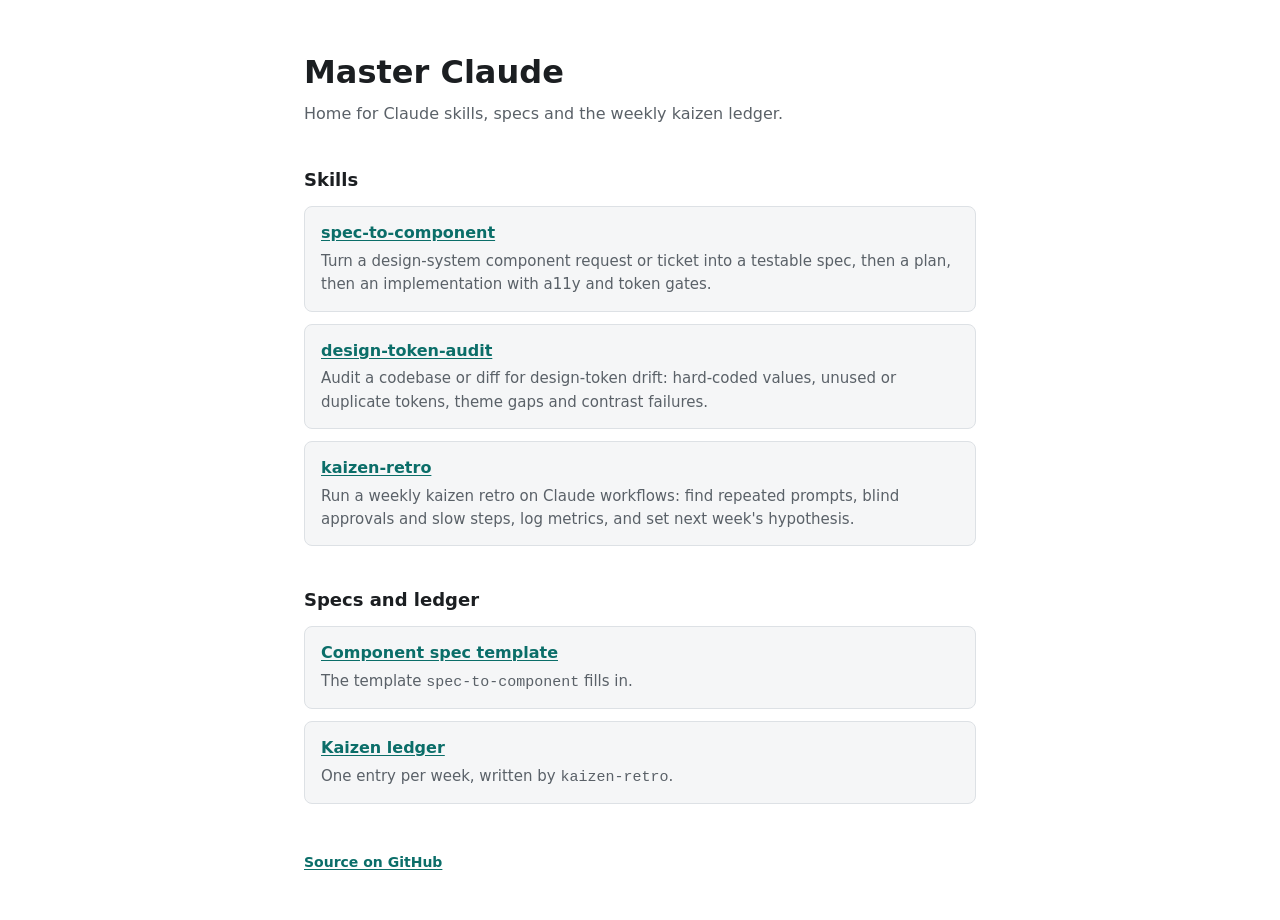
==== index.html @ 64feeb92 "Add landing page and netlify.toml so the Netlify site renders The repo had no index.html, so Netlify" ====
<!doctype html>
<html lang="en">
<head>
  <meta charset="utf-8" />
  <meta name="viewport" content="width=device-width, initial-scale=1" />
  <title>Master Claude</title>
  <meta name="description" content="Claude skills, specs and the weekly kaizen ledger." />
  <style>
    :root {
      --bg: #ffffff;
      --surface: #f5f6f7;
      --text: #1b1e21;
      --muted: #5a6168;
      --border: #dde1e5;
      --accent: #0b6e69;
      color-scheme: light dark;
    }
    @media (prefers-color-scheme: dark) {
      :root {
        --bg: #0f1215;
        --surface: #181c20;
        --text: #e8eaed;
        --muted: #a2a9b0;
        --border: #2c3238;
        --accent: #4fc9c1;
      }
    }
    * { box-sizing: border-box; }
    body {
      margin: 0;
      background: var(--bg);
      color: var(--text);
      font: 16px/1.55 system-ui, -apple-system, "Segoe UI", Roboto, sans-serif;
    }
    main { max-width: 44rem; margin: 0 auto; padding: 3rem 1rem; }
    h1 { font-size: 2rem; margin: 0 0 .25rem; }
    h2 { font-size: 1.125rem; margin: 2.5rem 0 .75rem; }
    p { margin: 0 0 1rem; color: var(--muted); }
    ul { list-style: none; padding: 0; margin: 0; display: grid; gap: .75rem; }
    li {
      background: var(--surface);
      border: 1px solid var(--border);
      border-radius: .5rem;
      padding: .875rem 1rem;
    }
    li p { margin: .25rem 0 0; font-size: .9375rem; }
    a { color: var(--accent); font-weight: 600; text-underline-offset: 2px; }
    a:focus-visible { outline: 2px solid var(--accent); outline-offset: 2px; }
    footer { margin-top: 3rem; font-size: .875rem; color: var(--muted); }
  </style>
</head>
<body>
  <main>
    <header>
      <h1>Master Claude</h1>
      <p>Home for Claude skills, specs and the weekly kaizen ledger.</p>
    </header>

    <section aria-labelledby="skills-heading">
      <h2 id="skills-heading">Skills</h2>
      <ul>
        <li>
          <a href="https://github.com/ericthayer/master-claude/blob/main/skills/spec-to-component/SKILL.md">spec-to-component</a>
          <p>Turn a design-system component request or ticket into a testable spec, then a plan, then an implementation with a11y and token gates.</p>
        </li>
        <li>
          <a href="https://github.com/ericthayer/master-claude/blob/main/skills/design-token-audit/SKILL.md">design-token-audit</a>
          <p>Audit a codebase or diff for design-token drift: hard-coded values, unused or duplicate tokens, theme gaps and contrast failures.</p>
        </li>
        <li>
          <a href="https://github.com/ericthayer/master-claude/blob/main/skills/kaizen-retro/SKILL.md">kaizen-retro</a>
          <p>Run a weekly kaizen retro on Claude workflows: find repeated prompts, blind approvals and slow steps, log metrics, and set next week's hypothesis.</p>
        </li>
      </ul>
    </section>

    <section aria-labelledby="refs-heading">
      <h2 id="refs-heading">Specs and ledger</h2>
      <ul>
        <li>
          <a href="https://github.com/ericthayer/master-claude/blob/main/specs/_template.md">Component spec template</a>
          <p>The template <code>spec-to-component</code> fills in.</p>
        </li>
        <li>
          <a href="https://github.com/ericthayer/master-claude/tree/main/ledger">Kaizen ledger</a>
          <p>One entry per week, written by <code>kaizen-retro</code>.</p>
        </li>
      </ul>
    </section>

    <footer>
      <a href="https://github.com/ericthayer/master-claude">Source on GitHub</a>
    </footer>
  </main>
</body>
</html>
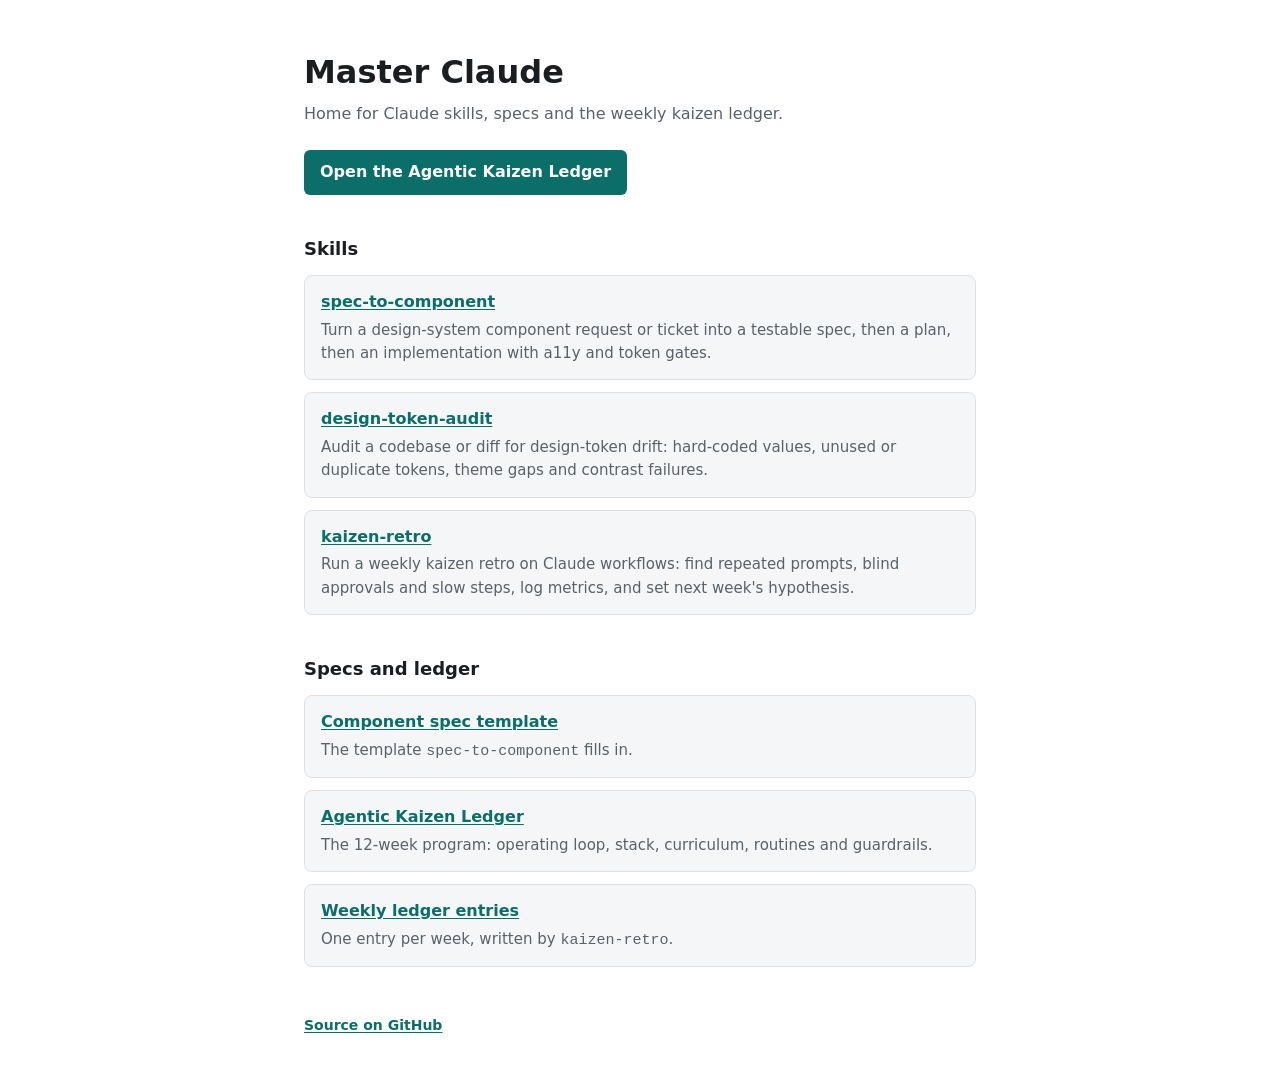
==== commit 78a6e064: "Link the Agentic Kaizen Ledger from the landing page Co-Authored-By: Claude Opus 5.5 (1M context) <n" ====
--- a/index.html
+++ b/index.html
@@ -46,6 +46,16 @@
     li p { margin: .25rem 0 0; font-size: .9375rem; }
     a { color: var(--accent); font-weight: 600; text-underline-offset: 2px; }
     a:focus-visible { outline: 2px solid var(--accent); outline-offset: 2px; }
+    .cta {
+      display: inline-block;
+      margin-top: .5rem;
+      padding: .625rem 1rem;
+      border-radius: .375rem;
+      background: var(--accent);
+      color: var(--bg);
+      text-decoration: none;
+    }
+    .cta:hover { text-decoration: underline; }
     footer { margin-top: 3rem; font-size: .875rem; color: var(--muted); }
   </style>
 </head>
@@ -54,6 +64,7 @@
     <header>
       <h1>Master Claude</h1>
       <p>Home for Claude skills, specs and the weekly kaizen ledger.</p>
+      <a class="cta" href="https://claude.ai/artifact/JPGZzFYcJURt9nF2dtcb9A">Open the Agentic Kaizen Ledger</a>
     </header>
 
     <section aria-labelledby="skills-heading">
@@ -82,7 +93,11 @@
           <p>The template <code>spec-to-component</code> fills in.</p>
         </li>
         <li>
-          <a href="https://github.com/ericthayer/master-claude/tree/main/ledger">Kaizen ledger</a>
+          <a href="https://claude.ai/artifact/JPGZzFYcJURt9nF2dtcb9A">Agentic Kaizen Ledger</a>
+          <p>The 12-week program: operating loop, stack, curriculum, routines and guardrails.</p>
+        </li>
+        <li>
+          <a href="https://github.com/ericthayer/master-claude/tree/main/ledger">Weekly ledger entries</a>
           <p>One entry per week, written by <code>kaizen-retro</code>.</p>
         </li>
       </ul>
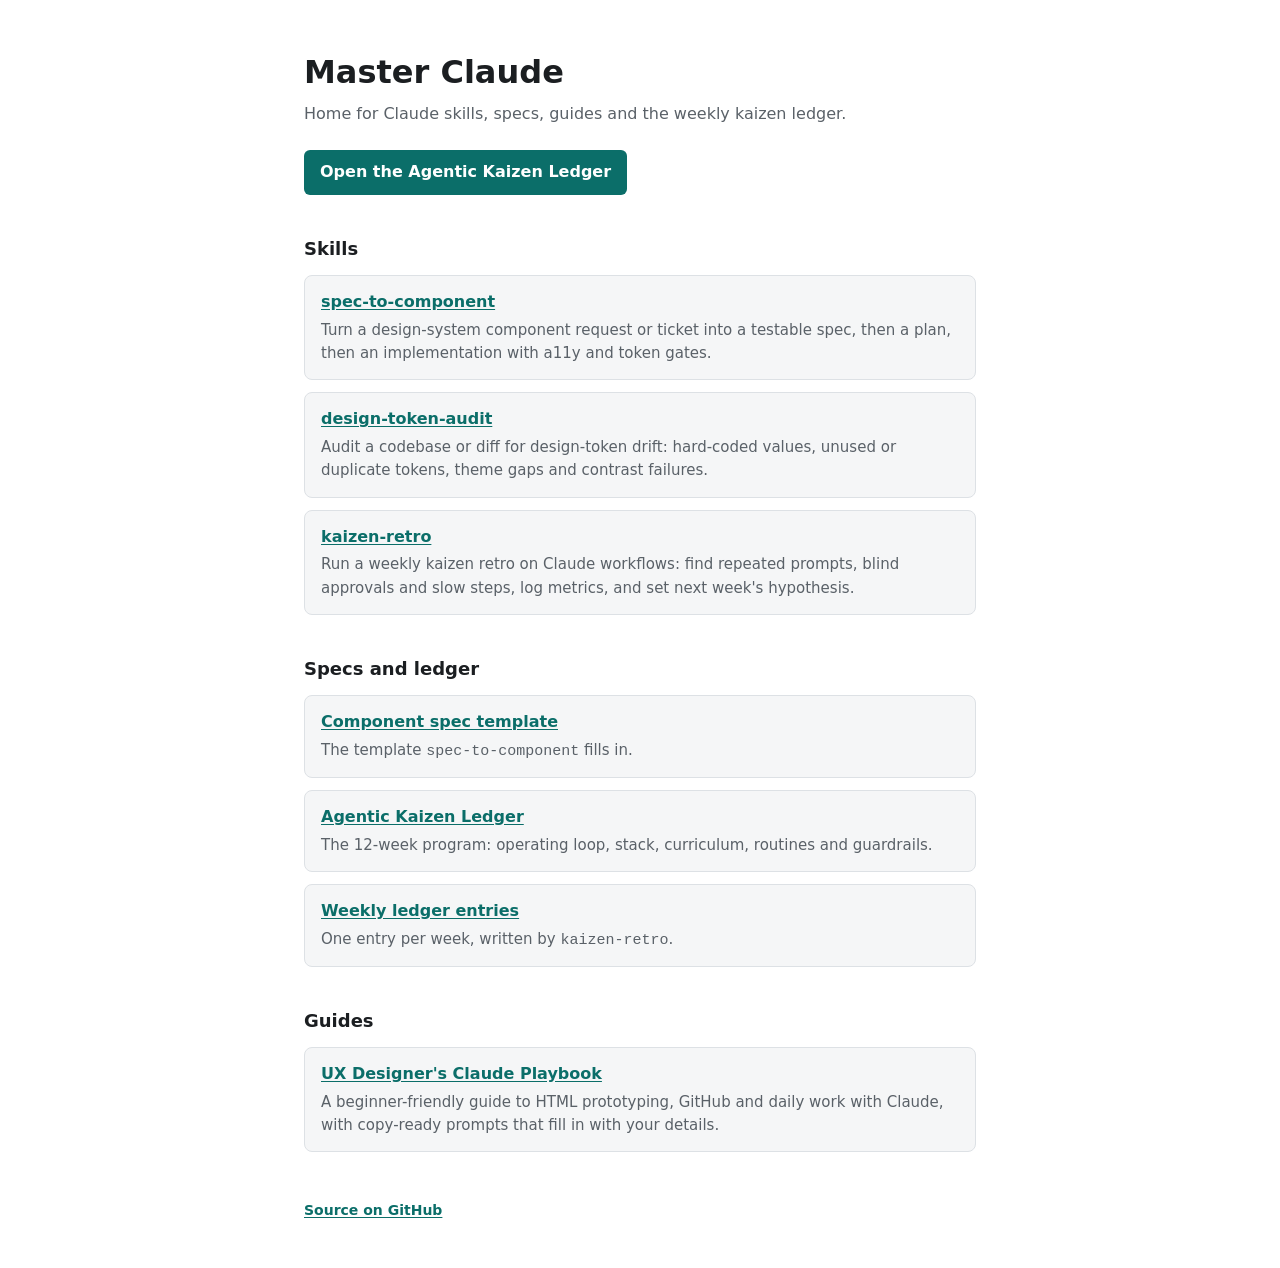
==== commit f1d11aba: "Host the UX Designer's Claude Playbook at /playbook/ Brings the published playbook artifact into the" ====
--- a/index.html
+++ b/index.html
@@ -4,7 +4,7 @@
   <meta charset="utf-8" />
   <meta name="viewport" content="width=device-width, initial-scale=1" />
   <title>Master Claude</title>
-  <meta name="description" content="Claude skills, specs and the weekly kaizen ledger." />
+  <meta name="description" content="Claude skills, specs, guides and the weekly kaizen ledger." />
   <style>
     :root {
       --bg: #ffffff;
@@ -63,7 +63,7 @@
   <main>
     <header>
       <h1>Master Claude</h1>
-      <p>Home for Claude skills, specs and the weekly kaizen ledger.</p>
+      <p>Home for Claude skills, specs, guides and the weekly kaizen ledger.</p>
       <a class="cta" href="https://claude.ai/artifact/JPGZzFYcJURt9nF2dtcb9A">Open the Agentic Kaizen Ledger</a>
     </header>
 
@@ -103,6 +103,16 @@
       </ul>
     </section>
 
+    <section aria-labelledby="guides-heading">
+      <h2 id="guides-heading">Guides</h2>
+      <ul>
+        <li>
+          <a href="/playbook/">UX Designer's Claude Playbook</a>
+          <p>A beginner-friendly guide to HTML prototyping, GitHub and daily work with Claude, with copy-ready prompts that fill in with your details.</p>
+        </li>
+      </ul>
+    </section>
+
     <footer>
       <a href="https://github.com/ericthayer/master-claude">Source on GitHub</a>
     </footer>
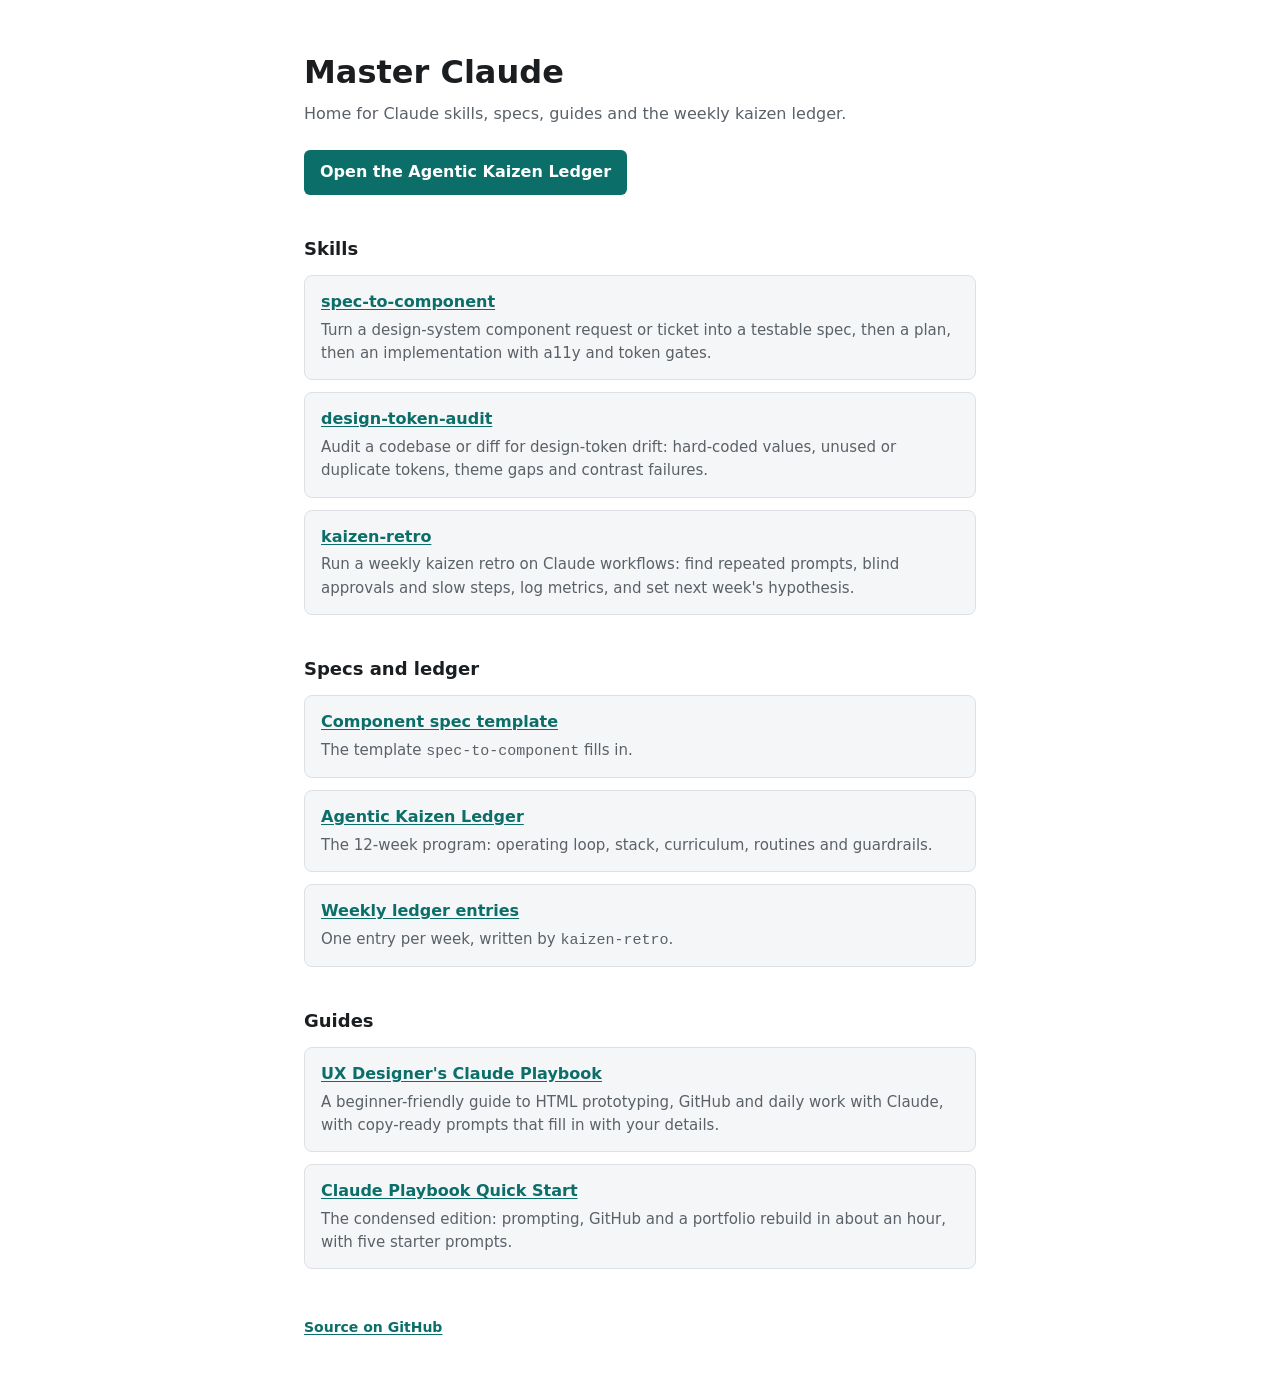
==== commit c9080fd9: "Add the condensed Quick Start edition of the playbook playbook/condensed/ is a shorter edition for c" ====
--- a/index.html
+++ b/index.html
@@ -110,6 +110,10 @@
           <a href="/playbook/">UX Designer's Claude Playbook</a>
           <p>A beginner-friendly guide to HTML prototyping, GitHub and daily work with Claude, with copy-ready prompts that fill in with your details.</p>
         </li>
+        <li>
+          <a href="/playbook/condensed/">Claude Playbook Quick Start</a>
+          <p>The condensed edition: prompting, GitHub and a portfolio rebuild in about an hour, with five starter prompts.</p>
+        </li>
       </ul>
     </section>
 
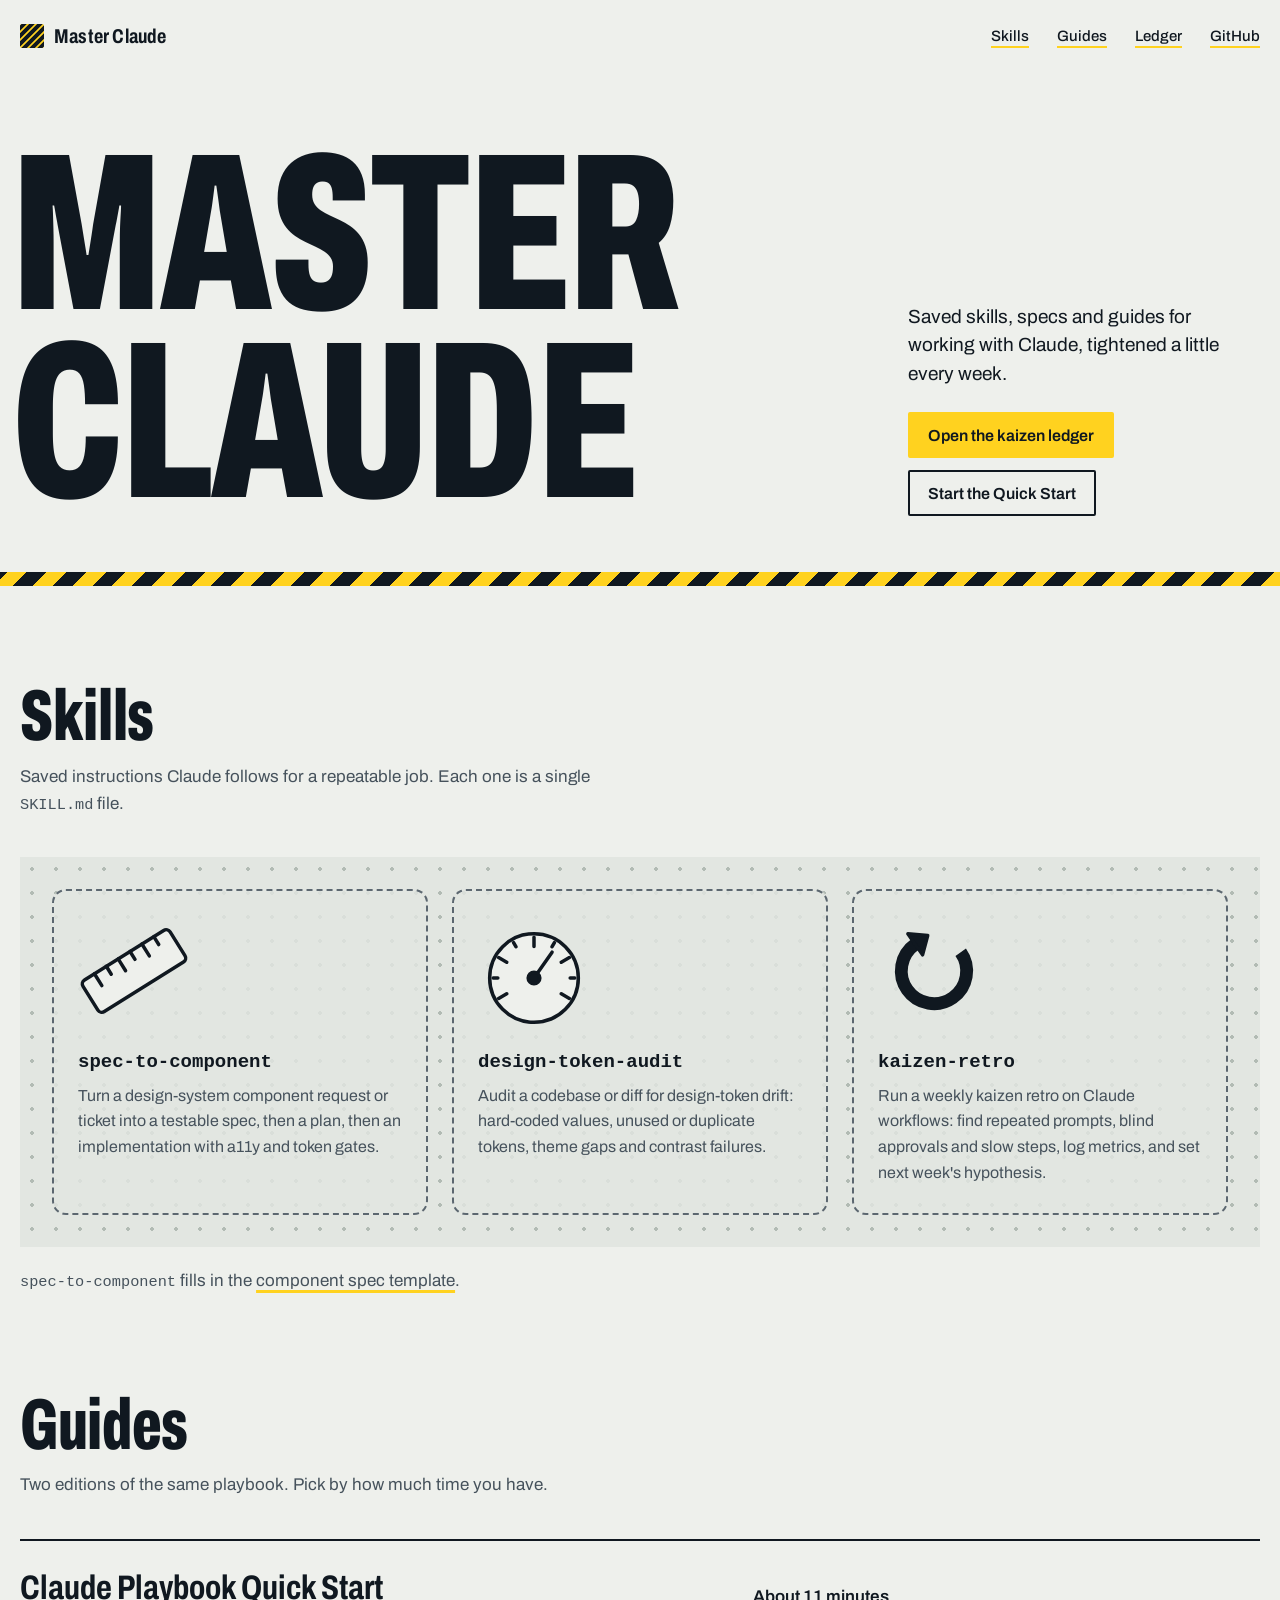
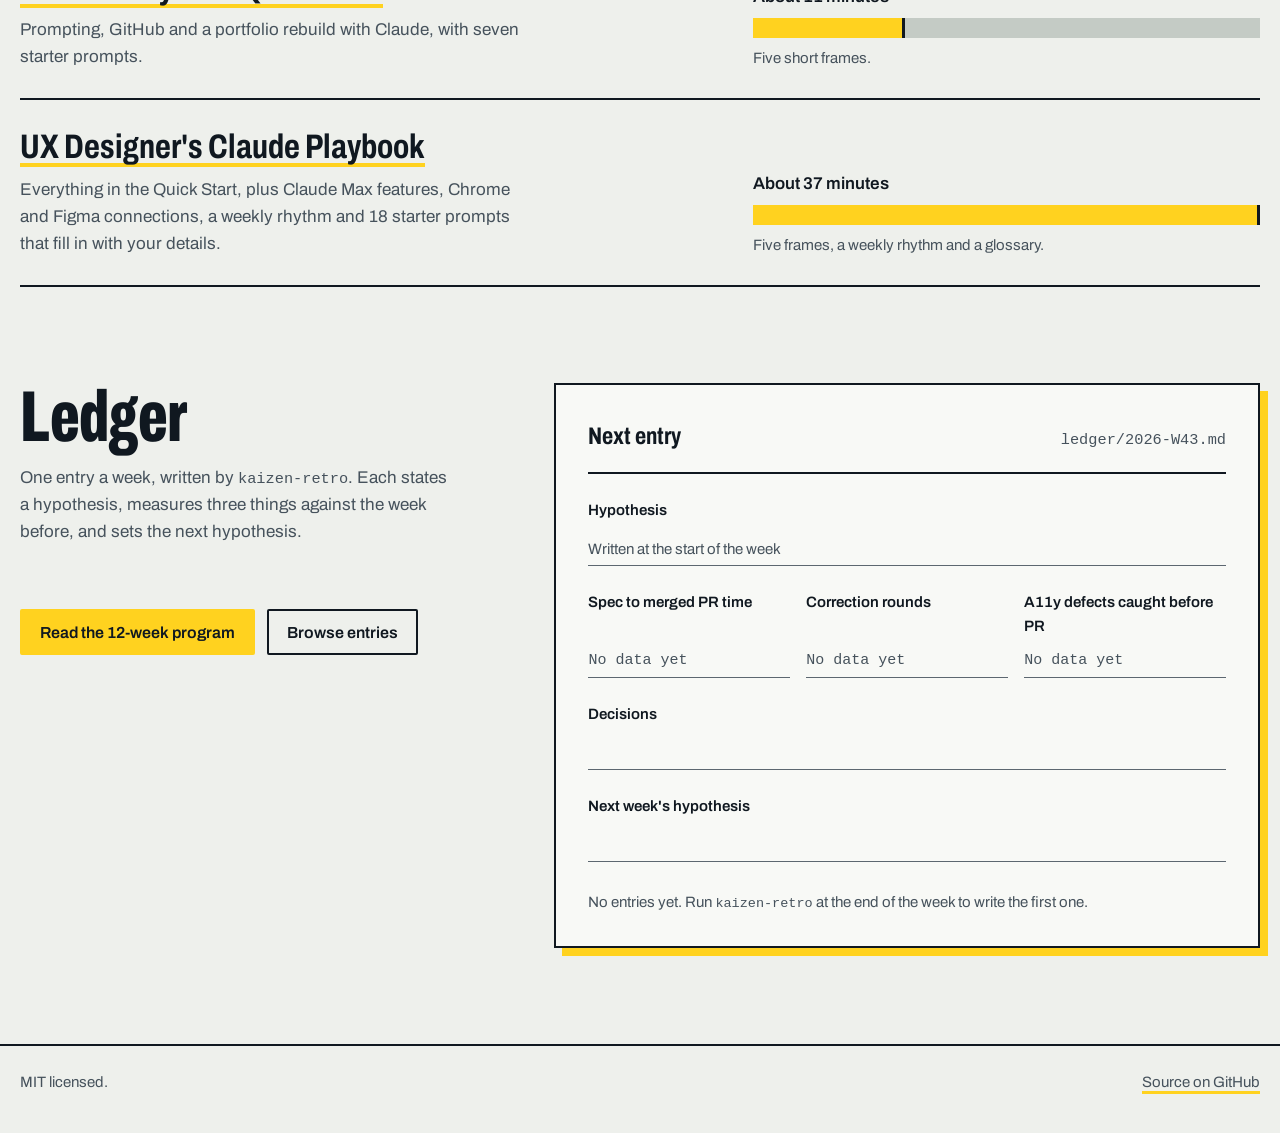
==== commit a795fc32: "Redesign the homepage around a shop-floor visual identity The homepage was a stack of identical grey" ====
--- a/index.html
+++ b/index.html
@@ -2,124 +2,160 @@
 <html lang="en">
 <head>
   <meta charset="utf-8" />
-  <meta name="viewport" content="width=device-width, initial-scale=1" />
+  <meta name="viewport" content="width=device-width, initial-scale=1, viewport-fit=cover" />
   <title>Master Claude</title>
   <meta name="description" content="Claude skills, specs, guides and the weekly kaizen ledger." />
-  <style>
-    :root {
-      --bg: #ffffff;
-      --surface: #f5f6f7;
-      --text: #1b1e21;
-      --muted: #5a6168;
-      --border: #dde1e5;
-      --accent: #0b6e69;
-      color-scheme: light dark;
-    }
-    @media (prefers-color-scheme: dark) {
-      :root {
-        --bg: #0f1215;
-        --surface: #181c20;
-        --text: #e8eaed;
-        --muted: #a2a9b0;
-        --border: #2c3238;
-        --accent: #4fc9c1;
-      }
-    }
-    * { box-sizing: border-box; }
-    body {
-      margin: 0;
-      background: var(--bg);
-      color: var(--text);
-      font: 16px/1.55 system-ui, -apple-system, "Segoe UI", Roboto, sans-serif;
-    }
-    main { max-width: 44rem; margin: 0 auto; padding: 3rem 1rem; }
-    h1 { font-size: 2rem; margin: 0 0 .25rem; }
-    h2 { font-size: 1.125rem; margin: 2.5rem 0 .75rem; }
-    p { margin: 0 0 1rem; color: var(--muted); }
-    ul { list-style: none; padding: 0; margin: 0; display: grid; gap: .75rem; }
-    li {
-      background: var(--surface);
-      border: 1px solid var(--border);
-      border-radius: .5rem;
-      padding: .875rem 1rem;
-    }
-    li p { margin: .25rem 0 0; font-size: .9375rem; }
-    a { color: var(--accent); font-weight: 600; text-underline-offset: 2px; }
-    a:focus-visible { outline: 2px solid var(--accent); outline-offset: 2px; }
-    .cta {
-      display: inline-block;
-      margin-top: .5rem;
-      padding: .625rem 1rem;
-      border-radius: .375rem;
-      background: var(--accent);
-      color: var(--bg);
-      text-decoration: none;
-    }
-    .cta:hover { text-decoration: underline; }
-    footer { margin-top: 3rem; font-size: .875rem; color: var(--muted); }
-  </style>
+  <link rel="icon" href="data:image/svg+xml,%3Csvg xmlns='http://www.w3.org/2000/svg' viewBox='0 0 24 24'%3E%3Cdefs%3E%3CclipPath id='c'%3E%3Crect width='24' height='24' rx='2'/%3E%3C/clipPath%3E%3C/defs%3E%3Cg clip-path='url(%23c)'%3E%3Crect width='24' height='24' fill='%23ffd21f'/%3E%3Cpath d='M-4 8L8-4M-4 16L16-4M-4 24L24-4M0 28L28 0M8 28L28 8M16 28L28 16' stroke='%23101820' stroke-width='4'/%3E%3C/g%3E%3C/svg%3E" />
+  <link rel="preconnect" href="https://fonts.googleapis.com" />
+  <link rel="preconnect" href="https://fonts.gstatic.com" crossorigin />
+  <link rel="stylesheet" href="https://fonts.googleapis.com/css2?family=Archivo:wdth,wght@62..125,100..900&display=swap" />
+  <link rel="stylesheet" href="/assets/home.css" />
 </head>
 <body>
-  <main>
-    <header>
-      <h1>Master Claude</h1>
-      <p>Home for Claude skills, specs, guides and the weekly kaizen ledger.</p>
-      <a class="cta" href="https://claude.ai/artifact/JPGZzFYcJURt9nF2dtcb9A">Open the Agentic Kaizen Ledger</a>
-    </header>
+  <a class="skip" href="#main">Skip to content</a>
 
-    <section aria-labelledby="skills-heading">
-      <h2 id="skills-heading">Skills</h2>
-      <ul>
-        <li>
-          <a href="https://github.com/ericthayer/master-claude/blob/main/skills/spec-to-component/SKILL.md">spec-to-component</a>
-          <p>Turn a design-system component request or ticket into a testable spec, then a plan, then an implementation with a11y and token gates.</p>
-        </li>
-        <li>
-          <a href="https://github.com/ericthayer/master-claude/blob/main/skills/design-token-audit/SKILL.md">design-token-audit</a>
-          <p>Audit a codebase or diff for design-token drift: hard-coded values, unused or duplicate tokens, theme gaps and contrast failures.</p>
-        </li>
-        <li>
-          <a href="https://github.com/ericthayer/master-claude/blob/main/skills/kaizen-retro/SKILL.md">kaizen-retro</a>
-          <p>Run a weekly kaizen retro on Claude workflows: find repeated prompts, blind approvals and slow steps, log metrics, and set next week's hypothesis.</p>
-        </li>
-      </ul>
+  <header class="bar">
+    <div class="wrap">
+      <a class="mark" href="/" aria-label="Master Claude, home">
+        <svg viewBox="0 0 24 24" aria-hidden="true" focusable="false"><defs><clipPath id="mark-clip"><rect width="24" height="24" rx="2"/></clipPath></defs><g clip-path="url(#mark-clip)"><rect width="24" height="24" fill="#ffd21f"/><path d="M-4 8L8-4M-4 16L16-4M-4 24L24-4M0 28L28 0M8 28L28 8M16 28L28 16" stroke="#101820" stroke-width="4"/></g></svg>
+        Master Claude
+      </a>
+      <nav class="nav" aria-label="Sections">
+        <a href="#skills">Skills</a>
+        <a href="#guides">Guides</a>
+        <a href="#ledger">Ledger</a>
+        <a href="https://github.com/ericthayer/master-claude">GitHub</a>
+      </nav>
+    </div>
+  </header>
+
+  <main id="main">
+    <section class="hero" aria-labelledby="hero-title">
+      <div class="wrap">
+        <h1 class="masthead" id="hero-title"><span>Master</span> <span>Claude</span></h1>
+        <div>
+          <p class="lede">Saved skills, specs and guides for working with Claude, tightened a little every week.</p>
+          <div class="actions">
+            <a class="btn btn--tape" href="https://claude.ai/artifact/JPGZzFYcJURt9nF2dtcb9A">Open the kaizen ledger</a>
+            <a class="btn btn--line" href="/playbook/condensed/">Start the Quick Start</a>
+          </div>
+        </div>
+      </div>
+    </section>
+    <div class="tape" role="presentation"></div>
+
+    <section class="section" id="skills" aria-labelledby="skills-title">
+      <div class="wrap">
+        <div class="section__head">
+          <h2 id="skills-title">Skills</h2>
+          <p>Saved instructions Claude follows for a repeatable job. Each one is a single <code>SKILL.md</code> file.</p>
+        </div>
+        <div class="board-wrap">
+          <ul class="board">
+            <li class="slot">
+              <svg viewBox="0 0 96 96" aria-hidden="true" focusable="false">
+                <g transform="rotate(-32 48 48)">
+                  <rect class="sil" x="4" y="32" width="88" height="32" rx="4" />
+                  <path class="sil-line" d="M18 32v12M30 32v8M42 32v12M54 32v8M66 32v12M78 32v8" />
+                </g>
+              </svg>
+              <h3><a href="https://github.com/ericthayer/master-claude/blob/main/skills/spec-to-component/SKILL.md">spec-to-component</a></h3>
+              <p>Turn a design-system component request or ticket into a testable spec, then a plan, then an implementation with a11y and token gates.</p>
+            </li>
+            <li class="slot">
+              <svg viewBox="0 0 96 96" aria-hidden="true" focusable="false">
+                <circle class="sil" cx="48" cy="54" r="38" />
+                <path class="sil-line" d="M24.6 67.5L17.7 71.5M17 54H13M24.6 40.5L17.7 36.5M32.5 27.2L30.5 23.7M48 27V19M63.5 27.2L65.5 23.7M71.4 40.5L78.3 36.5M79 54H83M71.4 67.5L78.3 71.5" />
+                <path class="sil-line" d="M48 54L63.5 31.9" />
+                <circle class="sil-fill" cx="48" cy="54" r="5" />
+              </svg>
+              <h3><a href="https://github.com/ericthayer/master-claude/blob/main/skills/design-token-audit/SKILL.md">design-token-audit</a></h3>
+              <p>Audit a codebase or diff for design-token drift: hard-coded values, unused or duplicate tokens, theme gaps and contrast failures.</p>
+            </li>
+            <li class="slot">
+              <svg viewBox="0 0 96 96" aria-hidden="true" focusable="false">
+                <path class="sil-line sil-line--loop" d="M70.9 31.9A28 28 0 1 1 31.9 25.1" />
+                <polygon class="sil-fill" points="42.6,17.6 25.6,16.1 38.2,34.1" />
+              </svg>
+              <h3><a href="https://github.com/ericthayer/master-claude/blob/main/skills/kaizen-retro/SKILL.md">kaizen-retro</a></h3>
+              <p>Run a weekly kaizen retro on Claude workflows: find repeated prompts, blind approvals and slow steps, log metrics, and set next week's hypothesis.</p>
+            </li>
+          </ul>
+        </div>
+        <p class="board-note"><code>spec-to-component</code> fills in the <a href="https://github.com/ericthayer/master-claude/blob/main/specs/_template.md">component spec template</a>.</p>
+      </div>
     </section>
 
-    <section aria-labelledby="refs-heading">
-      <h2 id="refs-heading">Specs and ledger</h2>
-      <ul>
-        <li>
-          <a href="https://github.com/ericthayer/master-claude/blob/main/specs/_template.md">Component spec template</a>
-          <p>The template <code>spec-to-component</code> fills in.</p>
-        </li>
-        <li>
-          <a href="https://claude.ai/artifact/JPGZzFYcJURt9nF2dtcb9A">Agentic Kaizen Ledger</a>
-          <p>The 12-week program: operating loop, stack, curriculum, routines and guardrails.</p>
-        </li>
-        <li>
-          <a href="https://github.com/ericthayer/master-claude/tree/main/ledger">Weekly ledger entries</a>
-          <p>One entry per week, written by <code>kaizen-retro</code>.</p>
-        </li>
-      </ul>
+    <section class="section" id="guides" aria-labelledby="guides-title">
+      <div class="wrap">
+        <div class="section__head">
+          <h2 id="guides-title">Guides</h2>
+          <p>Two editions of the same playbook. Pick by how much time you have.</p>
+        </div>
+        <div class="guides">
+          <article class="guide">
+            <div class="guide__copy">
+              <h3><a href="/playbook/condensed/">Claude Playbook Quick Start</a></h3>
+              <p>Prompting, GitHub and a portfolio rebuild with Claude, with seven starter prompts.</p>
+            </div>
+            <div class="guide__time">
+              <strong>About 11 minutes</strong>
+              <div class="meter" aria-hidden="true"><i class="meter__fill meter__fill--short"></i></div>
+              <small>Five short frames.</small>
+            </div>
+          </article>
+          <article class="guide">
+            <div class="guide__copy">
+              <h3><a href="/playbook/">UX Designer's Claude Playbook</a></h3>
+              <p>Everything in the Quick Start, plus Claude Max features, Chrome and Figma connections, a weekly rhythm and 18 starter prompts that fill in with your details.</p>
+            </div>
+            <div class="guide__time">
+              <strong>About 37 minutes</strong>
+              <div class="meter" aria-hidden="true"><i class="meter__fill meter__fill--full"></i></div>
+              <small>Five frames, a weekly rhythm and a glossary.</small>
+            </div>
+          </article>
+        </div>
+      </div>
     </section>
 
-    <section aria-labelledby="guides-heading">
-      <h2 id="guides-heading">Guides</h2>
-      <ul>
-        <li>
-          <a href="/playbook/">UX Designer's Claude Playbook</a>
-          <p>A beginner-friendly guide to HTML prototyping, GitHub and daily work with Claude, with copy-ready prompts that fill in with your details.</p>
-        </li>
-        <li>
-          <a href="/playbook/condensed/">Claude Playbook Quick Start</a>
-          <p>The condensed edition: prompting, GitHub and a portfolio rebuild in about an hour, with five starter prompts.</p>
-        </li>
-      </ul>
+    <section class="section" id="ledger" aria-labelledby="ledger-title">
+      <div class="wrap ledger">
+        <div class="ledger__intro">
+          <div class="section__head">
+            <h2 id="ledger-title">Ledger</h2>
+            <p>One entry a week, written by <code>kaizen-retro</code>. Each states a hypothesis, measures three things against the week before, and sets the next hypothesis.</p>
+          </div>
+          <div class="actions">
+            <a class="btn btn--tape" href="https://claude.ai/artifact/JPGZzFYcJURt9nF2dtcb9A">Read the 12-week program</a>
+            <a class="btn btn--line" href="https://github.com/ericthayer/master-claude/tree/main/ledger">Browse entries</a>
+          </div>
+        </div>
+
+        <article class="sheet" aria-labelledby="sheet-title">
+          <div class="sheet__head">
+            <h3 id="sheet-title">Next entry</h3>
+            <code>ledger/2026-W43.md</code>
+          </div>
+          <dl class="field"><dt>Hypothesis</dt><dd>Written at the start of the week</dd></dl>
+          <div class="metrics">
+            <dl class="field"><dt>Spec to merged PR time</dt><dd>No data yet</dd></dl>
+            <dl class="field"><dt>Correction rounds</dt><dd>No data yet</dd></dl>
+            <dl class="field"><dt>A11y defects caught before PR</dt><dd>No data yet</dd></dl>
+          </div>
+          <dl class="field"><dt>Decisions</dt><dd></dd></dl>
+          <dl class="field"><dt>Next week's hypothesis</dt><dd></dd></dl>
+          <p class="sheet__foot">No entries yet. Run <code>kaizen-retro</code> at the end of the week to write the first one.</p>
+        </article>
+      </div>
     </section>
+  </main>
 
-    <footer>
+  <footer class="foot">
+    <div class="wrap">
+      <span>MIT licensed.</span>
       <a href="https://github.com/ericthayer/master-claude">Source on GitHub</a>
-    </footer>
-  </main>
+    </div>
+  </footer>
 </body>
 </html>
--- a/assets/home.css
+++ b/assets/home.css
@@ -0,0 +1,222 @@
+/*
+  Layout: a shop-floor index. A masthead set as signage, a pegboard of three skill silhouettes,
+  guides measured by reading time, and a blank ledger sheet. Left-aligned throughout, one column
+  of intent per section. The yellow tape is the only loud color; everything else stays quiet.
+*/
+:root {
+  --paper: #eef0ec;
+  --board: #e2e6e1;
+  --sheet: #f8f9f6;
+  --ink: #101820;
+  --steel: #46525c;
+  --rule: #5c6770;
+  --hair: #c4cbc5;
+  --dot: #b2bbb4;
+  --tape: #ffd21f;
+  --tape-ink: #101820;
+
+  --font: "Archivo", "Helvetica Neue", Arial, system-ui, sans-serif;
+  --mono: ui-monospace, "SF Mono", Menlo, Consolas, monospace;
+
+  --gutter: max(1rem, env(safe-area-inset-left, 0px));
+  --measure: 62ch;
+  color-scheme: light dark;
+}
+@media (prefers-color-scheme: dark) {
+  :root {
+    --paper: #10161c;
+    --board: #19222b;
+    --sheet: #151d25;
+    --ink: #e9eef1;
+    --steel: #9ba8b2;
+    --rule: #8794a0;
+    --hair: #2b3641;
+    --dot: #2b3743;
+  }
+}
+
+*, *::before, *::after { box-sizing: border-box; }
+html { -webkit-text-size-adjust: 100%; scroll-padding-top: 1rem; }
+body {
+  margin: 0;
+  background: var(--paper);
+  color: var(--ink);
+  font: 400 1.0625rem/1.6 var(--font);
+  font-stretch: 100%;
+  text-rendering: optimizeLegibility;
+  -webkit-font-smoothing: antialiased;
+}
+h1, h2, h3, p, dl, dd, ul, ol, figure { margin: 0; }
+ul, ol { padding: 0; list-style: none; }
+h1, h2, h3 { text-wrap: balance; }
+
+a {
+  color: inherit;
+  text-decoration: underline;
+  text-decoration-color: var(--tape);
+  text-decoration-thickness: 3px;
+  text-decoration-skip-ink: none;
+  text-underline-offset: 4px;
+}
+a:hover { background: var(--tape); color: var(--tape-ink); text-decoration-color: transparent; }
+:focus-visible { outline: 3px solid var(--ink); outline-offset: 3px; border-radius: 2px; }
+::selection { background: var(--tape); color: var(--tape-ink); }
+
+.skip {
+  position: absolute; left: var(--gutter); top: -4rem; z-index: 10;
+  background: var(--tape); color: var(--tape-ink); padding: .5rem .875rem; font-weight: 600;
+}
+.skip:focus { top: .75rem; }
+
+.wrap {
+  width: 100%;
+  max-width: 80rem;
+  margin-inline: auto;
+  padding-inline: max(1.25rem, env(safe-area-inset-left, 0px)) max(1.25rem, env(safe-area-inset-right, 0px));
+}
+
+/* ---------- Top bar ---------- */
+.bar { padding-block: 1.25rem 0; }
+.bar .wrap { display: flex; flex-wrap: wrap; align-items: center; justify-content: space-between; gap: .75rem 2rem; }
+.mark { display: inline-flex; align-items: center; gap: .625rem; font-weight: 700; font-stretch: 75%; font-size: 1.25rem; letter-spacing: .01em; text-decoration: none; }
+.mark:hover { background: none; color: inherit; }
+.mark svg { width: 1.5rem; height: 1.5rem; flex: none; }
+.nav { display: flex; flex-wrap: wrap; gap: .25rem 1.75rem; font-size: .9375rem; font-weight: 500; }
+.nav a { text-decoration-thickness: 2px; text-underline-offset: 5px; }
+
+/* ---------- Hero ---------- */
+.hero { padding-block: clamp(2.5rem, 7vw, 5.5rem) clamp(2rem, 5vw, 3.5rem); }
+.hero .wrap { display: grid; gap: 2rem clamp(2rem, 5vw, 4rem); align-items: end; }
+.masthead {
+  font-size: min(26vw, 14rem);
+  font-weight: 800;
+  font-stretch: 62%;
+  line-height: .84;
+  letter-spacing: -.012em;
+  text-transform: uppercase;
+  margin-left: -.04em;
+}
+.masthead span { display: block; }
+.lede { font-size: 1.1875rem; line-height: 1.5; max-width: 30ch; }
+.lede + .actions { margin-top: 1.5rem; }
+.actions { display: flex; flex-wrap: wrap; gap: .75rem; }
+.btn {
+  display: inline-flex; align-items: center; min-height: 2.875rem; padding: .5rem 1.125rem;
+  border: 2px solid var(--ink); border-radius: 2px;
+  font-weight: 600; font-size: 1rem; text-decoration: none;
+  transition: background-color .15s, color .15s;
+}
+.btn--tape { background: var(--tape); color: var(--tape-ink); border-color: var(--tape); }
+.btn--tape:hover { background: var(--ink); color: var(--paper); border-color: var(--ink); }
+.btn--line { background: transparent; color: var(--ink); }
+.btn--line:hover { background: var(--ink); color: var(--paper); }
+
+.tape {
+  height: .875rem;
+  background: repeating-linear-gradient(-45deg, var(--tape) 0 .875rem, var(--ink) .875rem 1.75rem);
+  transform-origin: left center;
+  animation: lay-tape .9s cubic-bezier(.2, .7, .2, 1) both;
+}
+@keyframes lay-tape { from { transform: scaleX(0); } to { transform: scaleX(1); } }
+
+/* ---------- Sections ---------- */
+.section { padding-block: clamp(3rem, 8vw, 6rem) 0; }
+.section:last-of-type { padding-bottom: clamp(3rem, 8vw, 6rem); }
+.section__head { display: grid; gap: .75rem; margin-bottom: clamp(1.5rem, 4vw, 2.5rem); max-width: var(--measure); }
+.section h2 { font-size: clamp(2.5rem, 7vw, 4.5rem); font-weight: 800; font-stretch: 62%; line-height: .95; letter-spacing: -.005em; }
+.section__head p { color: var(--steel); }
+code { font-family: var(--mono); font-size: .9em; }
+
+/* ---------- Skills: pegboard ---------- */
+.board-wrap { container-type: inline-size; }
+.board {
+  background-color: var(--board);
+  background-image: radial-gradient(circle, var(--dot) 1.6px, transparent 1.8px);
+  background-size: 1.5rem 1.5rem;
+  padding: clamp(1rem, 3vw, 2rem);
+  display: grid; gap: clamp(1rem, 2.5vw, 1.5rem);
+}
+.slot {
+  position: relative;
+  display: grid; align-content: start; gap: .5rem;
+  padding: 1.5rem 1.5rem 1.75rem;
+  border: 2px dashed var(--rule); border-radius: 14px;
+  background: color-mix(in srgb, var(--board) 82%, transparent);
+}
+.slot:hover { border-style: solid; border-color: var(--ink); }
+.slot:focus-within { border-style: solid; border-color: var(--ink); }
+.slot svg { width: 7rem; height: 7rem; margin-bottom: 1rem; overflow: visible; }
+.slot .sil { fill: var(--paper); stroke: var(--ink); stroke-width: 3; stroke-linejoin: round; stroke-linecap: round; }
+.slot .sil-line { fill: none; stroke: var(--ink); stroke-width: 3; stroke-linecap: round; }
+.slot .sil-line--loop { stroke-width: 11; stroke-linecap: butt; }
+.slot .sil-fill { fill: var(--ink); stroke: var(--ink); stroke-width: 3; stroke-linejoin: round; }
+.slot h3 { font-family: var(--mono); font-size: 1.1875rem; font-weight: 600; line-height: 1.25; overflow-wrap: anywhere; }
+.slot h3 a { text-decoration: none; }
+.slot h3 a::after { content: ""; position: absolute; inset: 0; border-radius: 14px; }
+.slot h3 a:hover { background: none; color: inherit; }
+.slot:hover h3 a, .slot:focus-within h3 a { text-decoration: underline; text-decoration-color: var(--tape); text-decoration-thickness: 3px; text-underline-offset: 4px; }
+.slot p { color: var(--steel); font-size: 1rem; max-width: 36ch; }
+.board-note { margin-top: 1.25rem; color: var(--steel); }
+
+@container (min-width: 46rem) { .board { grid-template-columns: repeat(3, minmax(0, 1fr)); } }
+@supports not (container-type: inline-size) {
+  @media (min-width: 52rem) { .board { grid-template-columns: repeat(3, minmax(0, 1fr)); } }
+}
+
+/* ---------- Guides: reading time to scale ---------- */
+.guides { display: grid; }
+.guide { display: grid; gap: 1.25rem 3rem; padding-block: 1.75rem; border-top: 2px solid var(--ink); }
+.guide:last-child { border-bottom: 2px solid var(--ink); }
+.guide h3 { font-size: clamp(1.5rem, 3.4vw, 2.125rem); font-weight: 700; font-stretch: 75%; line-height: 1.1; }
+.guide h3 a { text-decoration-thickness: 4px; text-underline-offset: 5px; }
+.guide__copy { display: grid; gap: .625rem; align-content: start; }
+.guide__copy p { color: var(--steel); max-width: 52ch; }
+.guide__time { display: grid; gap: .5rem; align-content: end; }
+.guide__time strong { font-size: 1.0625rem; font-weight: 600; }
+.meter { height: 1.25rem; background: var(--hair); }
+.meter__fill { display: block; height: 100%; background: var(--tape); border-right: 3px solid var(--ink); }
+.meter__fill--short { width: 30%; }
+.meter__fill--full { width: 100%; }
+.guide__time small { color: var(--steel); font-size: .9375rem; }
+
+/* ---------- Ledger: blank log sheet ---------- */
+.ledger { display: grid; gap: clamp(2rem, 5vw, 4rem); align-items: start; }
+.ledger__intro { display: grid; gap: 1.5rem; max-width: 44ch; }
+.ledger__intro p { color: var(--steel); }
+.sheet {
+  background: var(--sheet);
+  border: 2px solid var(--ink);
+  padding: clamp(1.25rem, 3vw, 2rem);
+  display: grid; gap: 1.5rem;
+  box-shadow: .5rem .5rem 0 var(--tape);
+}
+.sheet__head { display: flex; flex-wrap: wrap; align-items: baseline; justify-content: space-between; gap: .25rem 1.5rem; padding-bottom: 1rem; border-bottom: 2px solid var(--ink); }
+.sheet__head h3 { font-size: 1.5rem; font-weight: 700; font-stretch: 75%; }
+.sheet__head code { color: var(--steel); }
+.field { display: grid; gap: .25rem; }
+.field dt { font-weight: 600; font-size: .9375rem; }
+.field dd { min-height: 2.5rem; border-bottom: 1px solid var(--rule); color: var(--steel); font-size: .9375rem; display: flex; align-items: flex-end; padding-bottom: .25rem; }
+.metrics { display: grid; gap: 1rem; }
+.metrics .field dd { min-height: 2.25rem; font-family: var(--mono); }
+.sheet__foot { color: var(--steel); font-size: .9375rem; padding-top: .25rem; }
+
+/* ---------- Footer ---------- */
+.foot { border-top: 2px solid var(--ink); padding-block: 1.5rem 2.5rem; font-size: .9375rem; color: var(--steel); }
+.foot .wrap { display: flex; flex-wrap: wrap; justify-content: space-between; gap: .5rem 2rem; }
+
+/* ---------- Wider screens ---------- */
+@media (min-width: 72rem) {
+  .hero .wrap { grid-template-columns: minmax(0, 1fr) minmax(15rem, 22rem); }
+}
+@media (min-width: 52rem) {
+  .guide { grid-template-columns: minmax(0, 1.15fr) minmax(0, .85fr); align-items: end; }
+  .ledger { grid-template-columns: minmax(0, .8fr) minmax(0, 1.2fr); }
+}
+@media (min-width: 40rem) {
+  .metrics { grid-template-columns: repeat(3, minmax(0, 1fr)); }
+}
+
+@media (prefers-reduced-motion: reduce) {
+  .tape { animation: none; }
+  .btn { transition: none; }
+}
